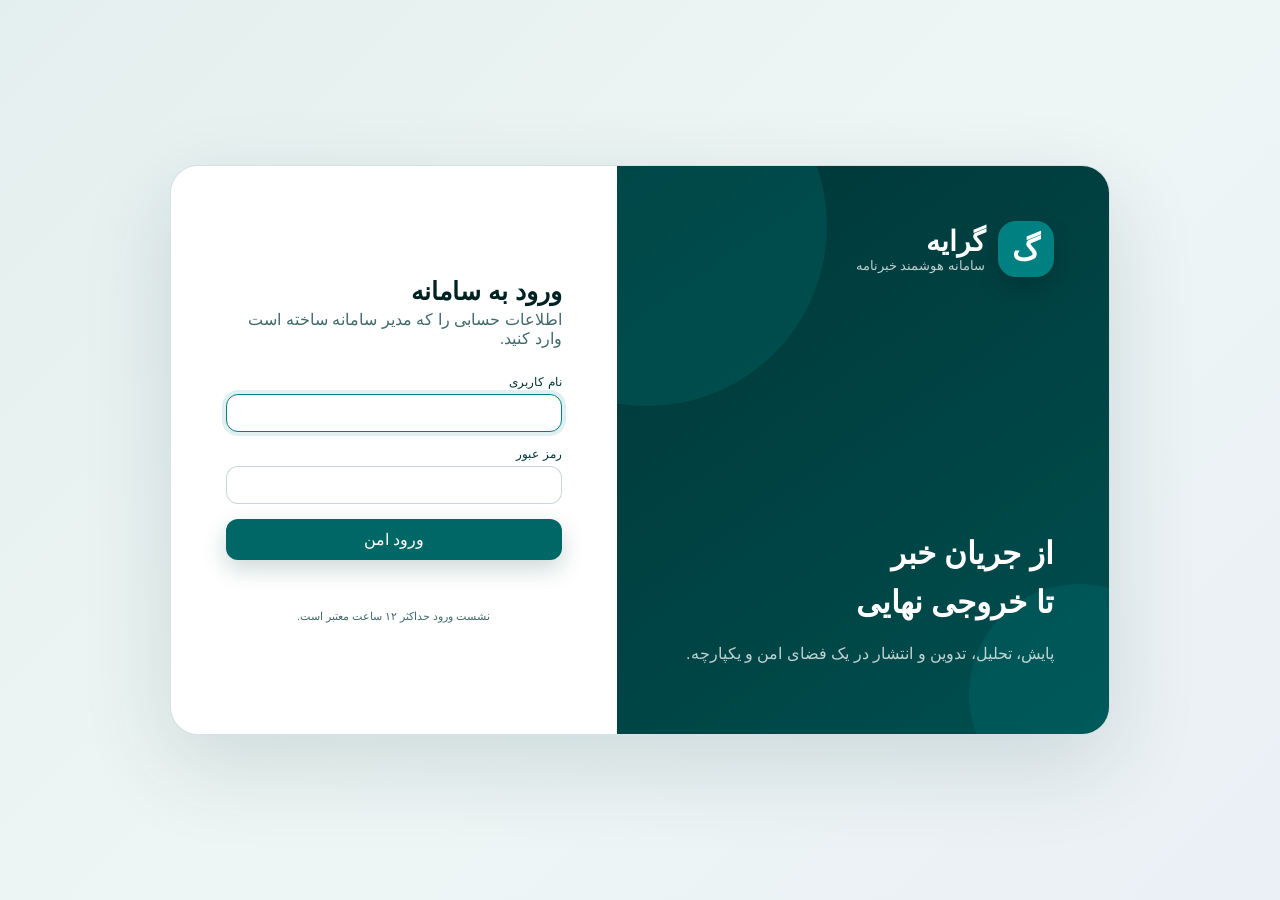
==== web/login.html @ 76c4b7f4 "Add live update, user portal, and quick-start workflow (v11.33.0) Operators can upload a release ZIP" ====
<!doctype html>
<html lang="fa" dir="rtl">
<head>
  <meta charset="utf-8">
  <meta name="viewport" content="width=device-width,initial-scale=1">
  <title>ورود به گرایه</title>
  <style>
    @font-face{font-family:ShabnamDashboard;src:url("/auth/assets/fonts/Shabnam.ttf") format("truetype");font-display:swap}
    @font-face{font-family:IRZarWeb;src:url("/auth/assets/fonts/IRZar.ttf") format("truetype");font-display:swap}
    *{box-sizing:border-box}body{margin:0;min-height:100vh;display:grid;place-items:center;background:linear-gradient(135deg,#e3efee,#eef6f5,#eaf0f5);font-family:ShabnamDashboard,Shabnam,IRZarWeb,IRZar,"B Zar",Tahoma,sans-serif;color:#002223;padding:20px}
    .shell{width:min(940px,100%);min-height:570px;display:grid;grid-template-columns:1.05fr .95fr;background:#fff;border:1px solid rgba(0,78,79,.16);border-radius:28px;overflow:hidden;box-shadow:0 30px 90px rgba(0,55,56,.14)}
    .visual{background:linear-gradient(145deg,#003738,#004e4f);color:#fff;padding:55px;display:flex;flex-direction:column;justify-content:space-between;position:relative;overflow:hidden}.visual:after,.visual:before{content:"";position:absolute;border-radius:50%;background:rgba(0,128,128,.22)}.visual:after{width:360px;height:360px;left:-150px;top:-120px}.visual:before{width:220px;height:220px;right:-80px;bottom:-70px}
    .brand{display:flex;align-items:center;gap:13px;position:relative;z-index:1}.mark{width:56px;height:56px;border-radius:18px;background:#008080;color:#fff;display:grid;place-items:center;font-size:31px;font-weight:700;box-shadow:0 10px 22px rgba(0,0,0,.18)}.brand b{font-size:28px}.brand small{display:block;opacity:.75}.visual h1{font-size:31px;line-height:1.6;margin:0;position:relative;z-index:1}.visual p{opacity:.75;position:relative;z-index:1}
    .form-side{padding:65px 55px;display:flex;flex-direction:column;justify-content:center}.form-side h2{font-size:25px;margin:0}.form-side>p{color:#426a6b;margin:4px 0 27px}.field{display:block;font-size:12px;color:#003738;margin-bottom:15px}.field input{display:block;width:100%;margin-top:5px;border:1px solid rgba(0,78,79,.22);border-radius:12px;padding:11px 13px;font:inherit;outline:none}.field input:focus{border-color:#008080;box-shadow:0 0 0 4px rgba(0,128,128,.12)}.submit{width:100%;border:0;border-radius:12px;padding:11px;background:#006767;color:#fff;font:inherit;cursor:pointer;box-shadow:0 9px 23px rgba(0,55,56,.20)}.submit:hover{background:#003738}.error{min-height:30px;color:#00010d;font-size:12px;padding-top:8px}.secure{color:#426a6b;font-size:11px;text-align:center;margin-top:20px}
    @media(max-width:720px){.shell{grid-template-columns:1fr;min-height:0}.visual{padding:28px}.visual h1,.visual>p{display:none}.form-side{padding:38px 28px}}
  </style>
</head>
<body>
  <main class="shell">
    <section class="visual">
      <div class="brand"><div class="mark">گ</div><div><b>گرایه</b><small>سامانه هوشمند خبرنامه</small></div></div>
      <div><h1>از جریان خبر<br>تا خروجی نهایی</h1><p>پایش، تحلیل، تدوین و انتشار در یک فضای امن و یکپارچه.</p></div>
    </section>
    <section class="form-side">
      <h2>ورود به سامانه</h2>
      <p>اطلاعات حسابی را که مدیر سامانه ساخته است وارد کنید.</p>
      <form id="loginForm">
        <label class="field">نام کاربری<input id="username" autocomplete="username" required autofocus></label>
        <label class="field">رمز عبور<input id="password" type="password" autocomplete="current-password" required></label>
        <button class="submit" type="submit">ورود امن</button>
        <div class="error" id="error"></div>
      </form>
      <div class="secure">نشست ورود حداکثر ۱۲ ساعت معتبر است.</div>
    </section>
  </main>
  <script>
    document.getElementById("loginForm").addEventListener("submit",async(event)=>{
      event.preventDefault();const button=event.currentTarget.querySelector("button"),error=document.getElementById("error");
      button.disabled=true;button.textContent="در حال بررسی…";error.textContent="";
      try{const response=await fetch("/auth/login",{method:"POST",headers:{"Content-Type":"application/json"},body:JSON.stringify({username:document.getElementById("username").value.trim(),password:document.getElementById("password").value})});if(!response.ok){const data=await response.json();throw new Error(data.detail||"ورود ناموفق بود.")}location.replace("/admin")}
      catch(exc){error.textContent=exc.message}
      finally{button.disabled=false;button.textContent="ورود امن"}
    });
  </script>
</body>
</html>
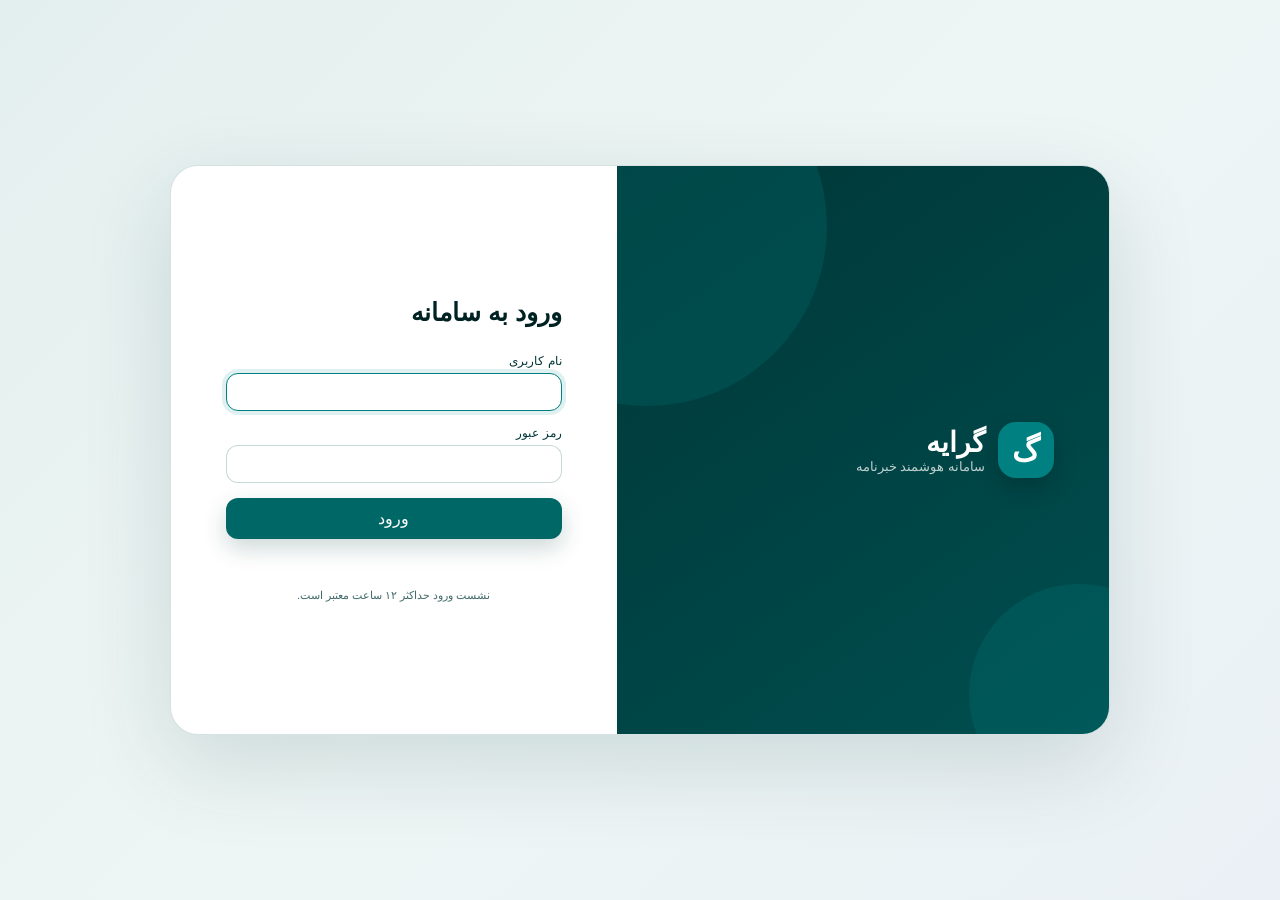
==== commit ad490755: "Tighten dashboard copy and restyle high-attention filters (v12.0.3). Drop extra login and page blurb" ====
--- a/web/login.html
+++ b/web/login.html
@@ -9,9 +9,9 @@
     @font-face{font-family:IRZarWeb;src:url("/auth/assets/fonts/IRZar.ttf") format("truetype");font-display:swap}
     *{box-sizing:border-box}body{margin:0;min-height:100vh;display:grid;place-items:center;background:linear-gradient(135deg,#e3efee,#eef6f5,#eaf0f5);font-family:ShabnamDashboard,Shabnam,IRZarWeb,IRZar,"B Zar",Tahoma,sans-serif;color:#002223;padding:20px}
     .shell{width:min(940px,100%);min-height:570px;display:grid;grid-template-columns:1.05fr .95fr;background:#fff;border:1px solid rgba(0,78,79,.16);border-radius:28px;overflow:hidden;box-shadow:0 30px 90px rgba(0,55,56,.14)}
-    .visual{background:linear-gradient(145deg,#003738,#004e4f);color:#fff;padding:55px;display:flex;flex-direction:column;justify-content:space-between;position:relative;overflow:hidden}.visual:after,.visual:before{content:"";position:absolute;border-radius:50%;background:rgba(0,128,128,.22)}.visual:after{width:360px;height:360px;left:-150px;top:-120px}.visual:before{width:220px;height:220px;right:-80px;bottom:-70px}
+    .visual{background:linear-gradient(145deg,#003738,#004e4f);color:#fff;padding:55px;display:flex;flex-direction:column;justify-content:center;position:relative;overflow:hidden}.visual:after,.visual:before{content:"";position:absolute;border-radius:50%;background:rgba(0,128,128,.22)}.visual:after{width:360px;height:360px;left:-150px;top:-120px}.visual:before{width:220px;height:220px;right:-80px;bottom:-70px}
     .brand{display:flex;align-items:center;gap:13px;position:relative;z-index:1}.mark{width:56px;height:56px;border-radius:18px;background:#008080;color:#fff;display:grid;place-items:center;font-size:31px;font-weight:700;box-shadow:0 10px 22px rgba(0,0,0,.18)}.brand b{font-size:28px}.brand small{display:block;opacity:.75}.visual h1{font-size:31px;line-height:1.6;margin:0;position:relative;z-index:1}.visual p{opacity:.75;position:relative;z-index:1}
-    .form-side{padding:65px 55px;display:flex;flex-direction:column;justify-content:center}.form-side h2{font-size:25px;margin:0}.form-side>p{color:#426a6b;margin:4px 0 27px}.field{display:block;font-size:12px;color:#003738;margin-bottom:15px}.field input{display:block;width:100%;margin-top:5px;border:1px solid rgba(0,78,79,.22);border-radius:12px;padding:11px 13px;font:inherit;outline:none}.field input:focus{border-color:#008080;box-shadow:0 0 0 4px rgba(0,128,128,.12)}.submit{width:100%;border:0;border-radius:12px;padding:11px;background:#006767;color:#fff;font:inherit;cursor:pointer;box-shadow:0 9px 23px rgba(0,55,56,.20)}.submit:hover{background:#003738}.error{min-height:30px;color:#00010d;font-size:12px;padding-top:8px}.secure{color:#426a6b;font-size:11px;text-align:center;margin-top:20px}
+    .form-side{padding:65px 55px;display:flex;flex-direction:column;justify-content:center}.form-side h2{font-size:25px;margin:0 0 27px}.field{display:block;font-size:12px;color:#003738;margin-bottom:15px}.field input{display:block;width:100%;margin-top:5px;border:1px solid rgba(0,78,79,.22);border-radius:12px;padding:11px 13px;font:inherit;outline:none}.field input:focus{border-color:#008080;box-shadow:0 0 0 4px rgba(0,128,128,.12)}.submit{width:100%;border:0;border-radius:12px;padding:11px;background:#006767;color:#fff;font:inherit;cursor:pointer;box-shadow:0 9px 23px rgba(0,55,56,.20)}.submit:hover{background:#003738}.error{min-height:30px;color:#00010d;font-size:12px;padding-top:8px}.secure{color:#426a6b;font-size:11px;text-align:center;margin-top:20px}
     @media(max-width:720px){.shell{grid-template-columns:1fr;min-height:0}.visual{padding:28px}.visual h1,.visual>p{display:none}.form-side{padding:38px 28px}}
   </style>
 </head>
@@ -19,15 +19,13 @@
   <main class="shell">
     <section class="visual">
       <div class="brand"><div class="mark">گ</div><div><b>گرایه</b><small>سامانه هوشمند خبرنامه</small></div></div>
-      <div><h1>از جریان خبر<br>تا خروجی نهایی</h1><p>پایش، تحلیل، تدوین و انتشار در یک فضای امن و یکپارچه.</p></div>
     </section>
     <section class="form-side">
       <h2>ورود به سامانه</h2>
-      <p>اطلاعات حسابی را که مدیر سامانه ساخته است وارد کنید.</p>
       <form id="loginForm">
         <label class="field">نام کاربری<input id="username" autocomplete="username" required autofocus></label>
         <label class="field">رمز عبور<input id="password" type="password" autocomplete="current-password" required></label>
-        <button class="submit" type="submit">ورود امن</button>
+        <button class="submit" type="submit">ورود</button>
         <div class="error" id="error"></div>
       </form>
       <div class="secure">نشست ورود حداکثر ۱۲ ساعت معتبر است.</div>
@@ -39,7 +37,7 @@
       button.disabled=true;button.textContent="در حال بررسی…";error.textContent="";
       try{const response=await fetch("/auth/login",{method:"POST",headers:{"Content-Type":"application/json"},body:JSON.stringify({username:document.getElementById("username").value.trim(),password:document.getElementById("password").value})});if(!response.ok){const data=await response.json();throw new Error(data.detail||"ورود ناموفق بود.")}location.replace("/admin")}
       catch(exc){error.textContent=exc.message}
-      finally{button.disabled=false;button.textContent="ورود امن"}
+      finally{button.disabled=false;button.textContent="ورود"}
     });
   </script>
 </body>
